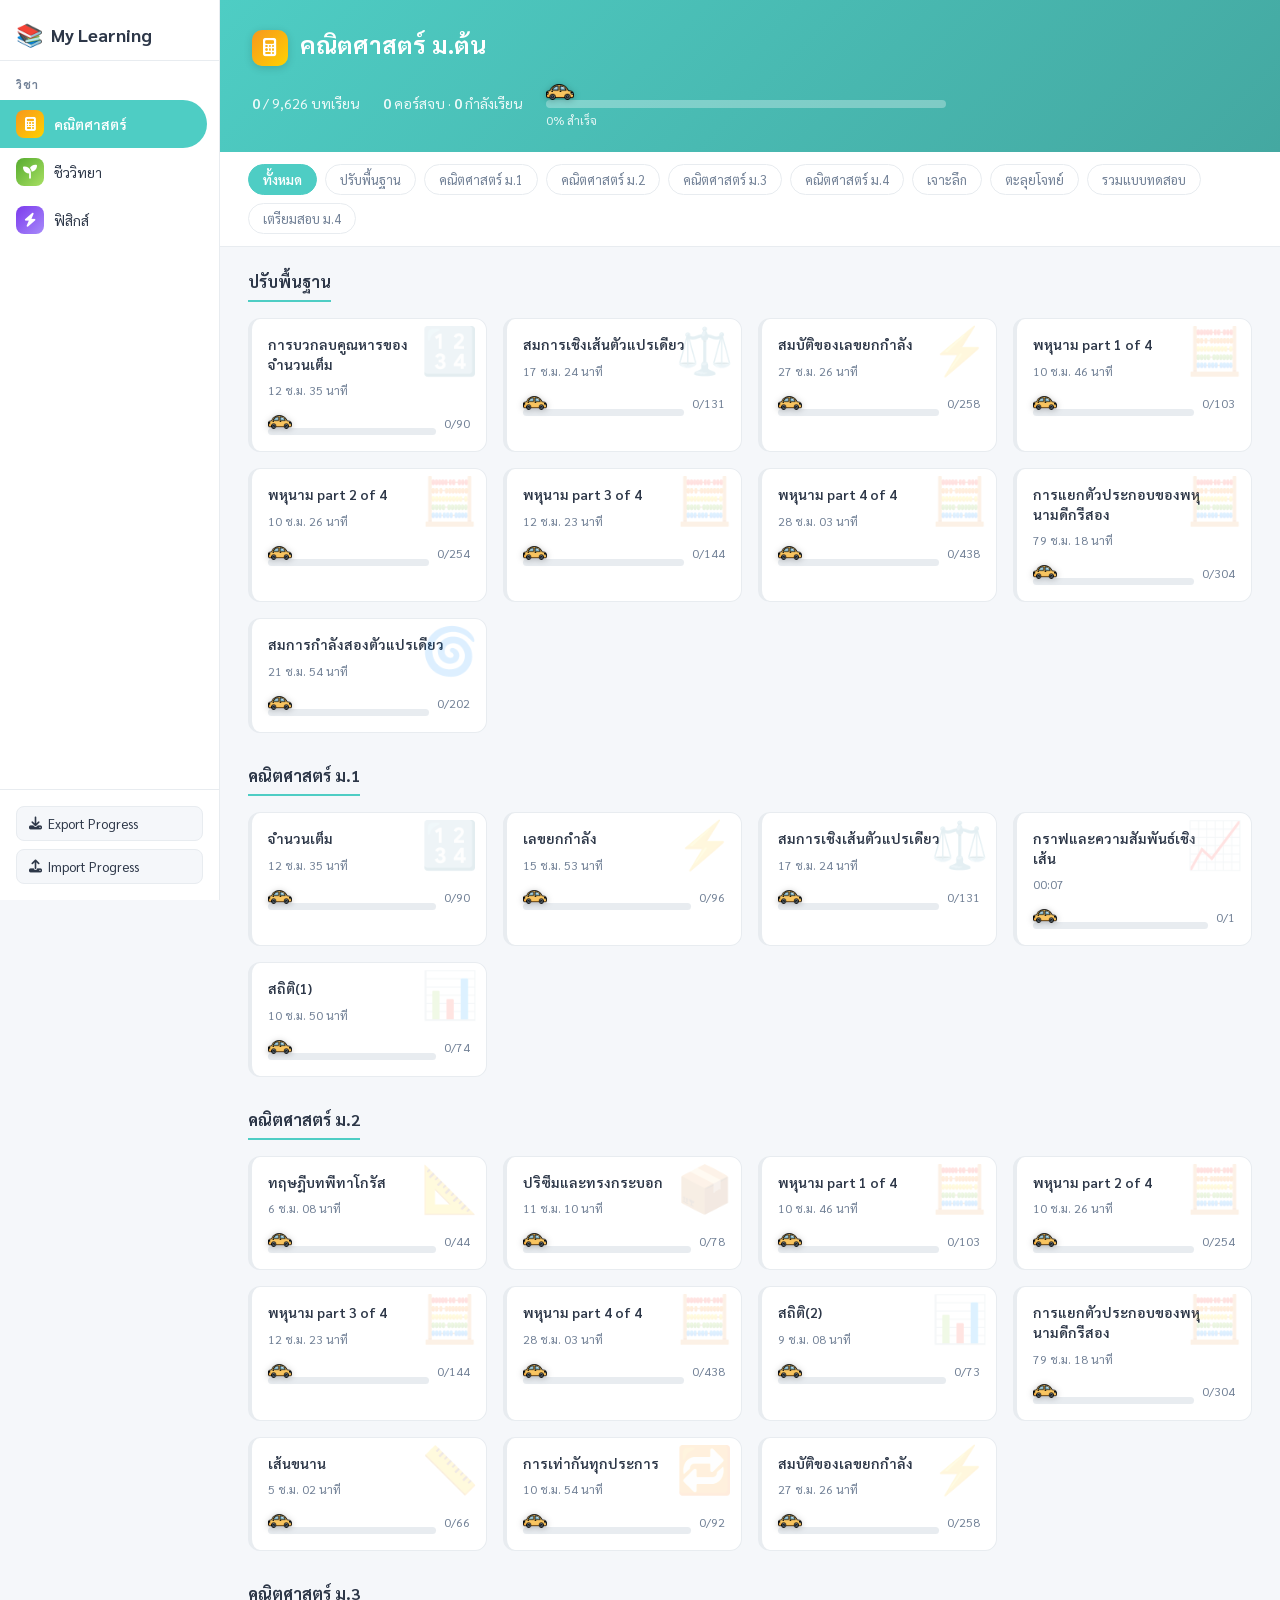
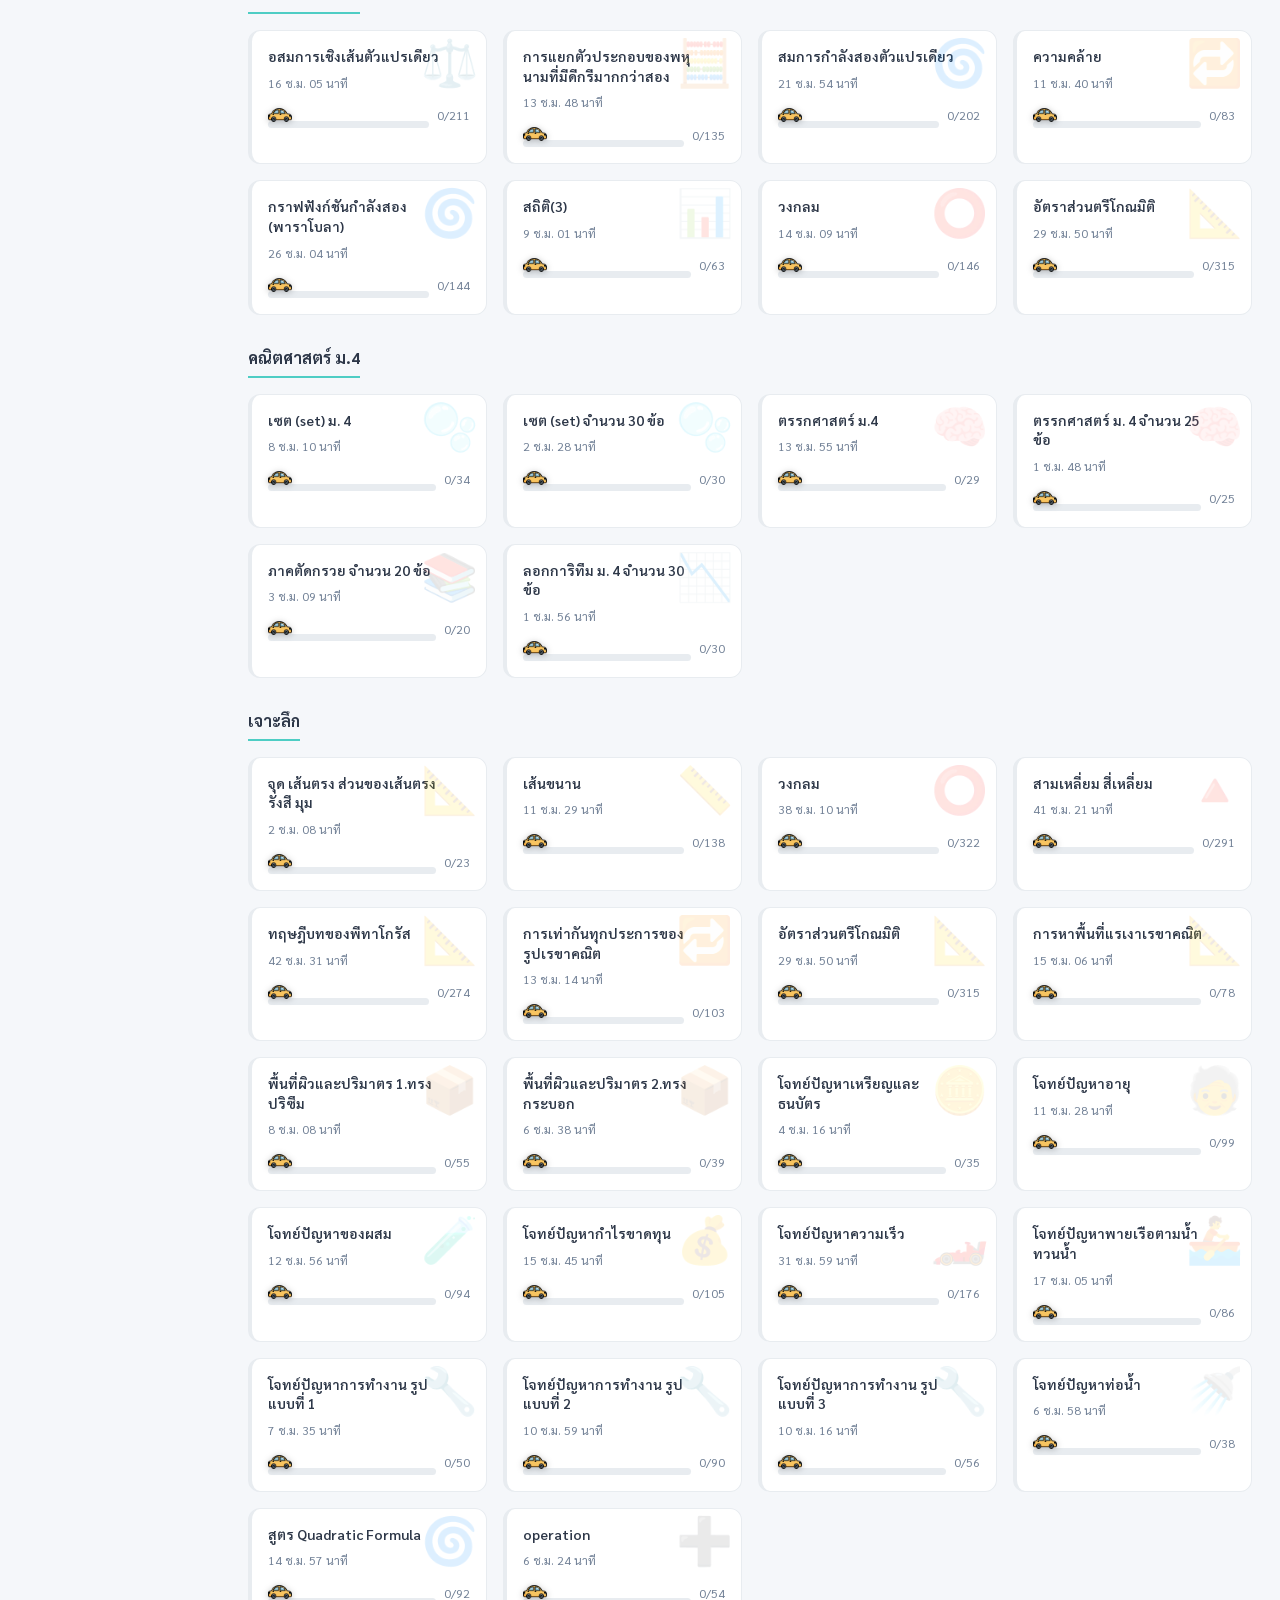
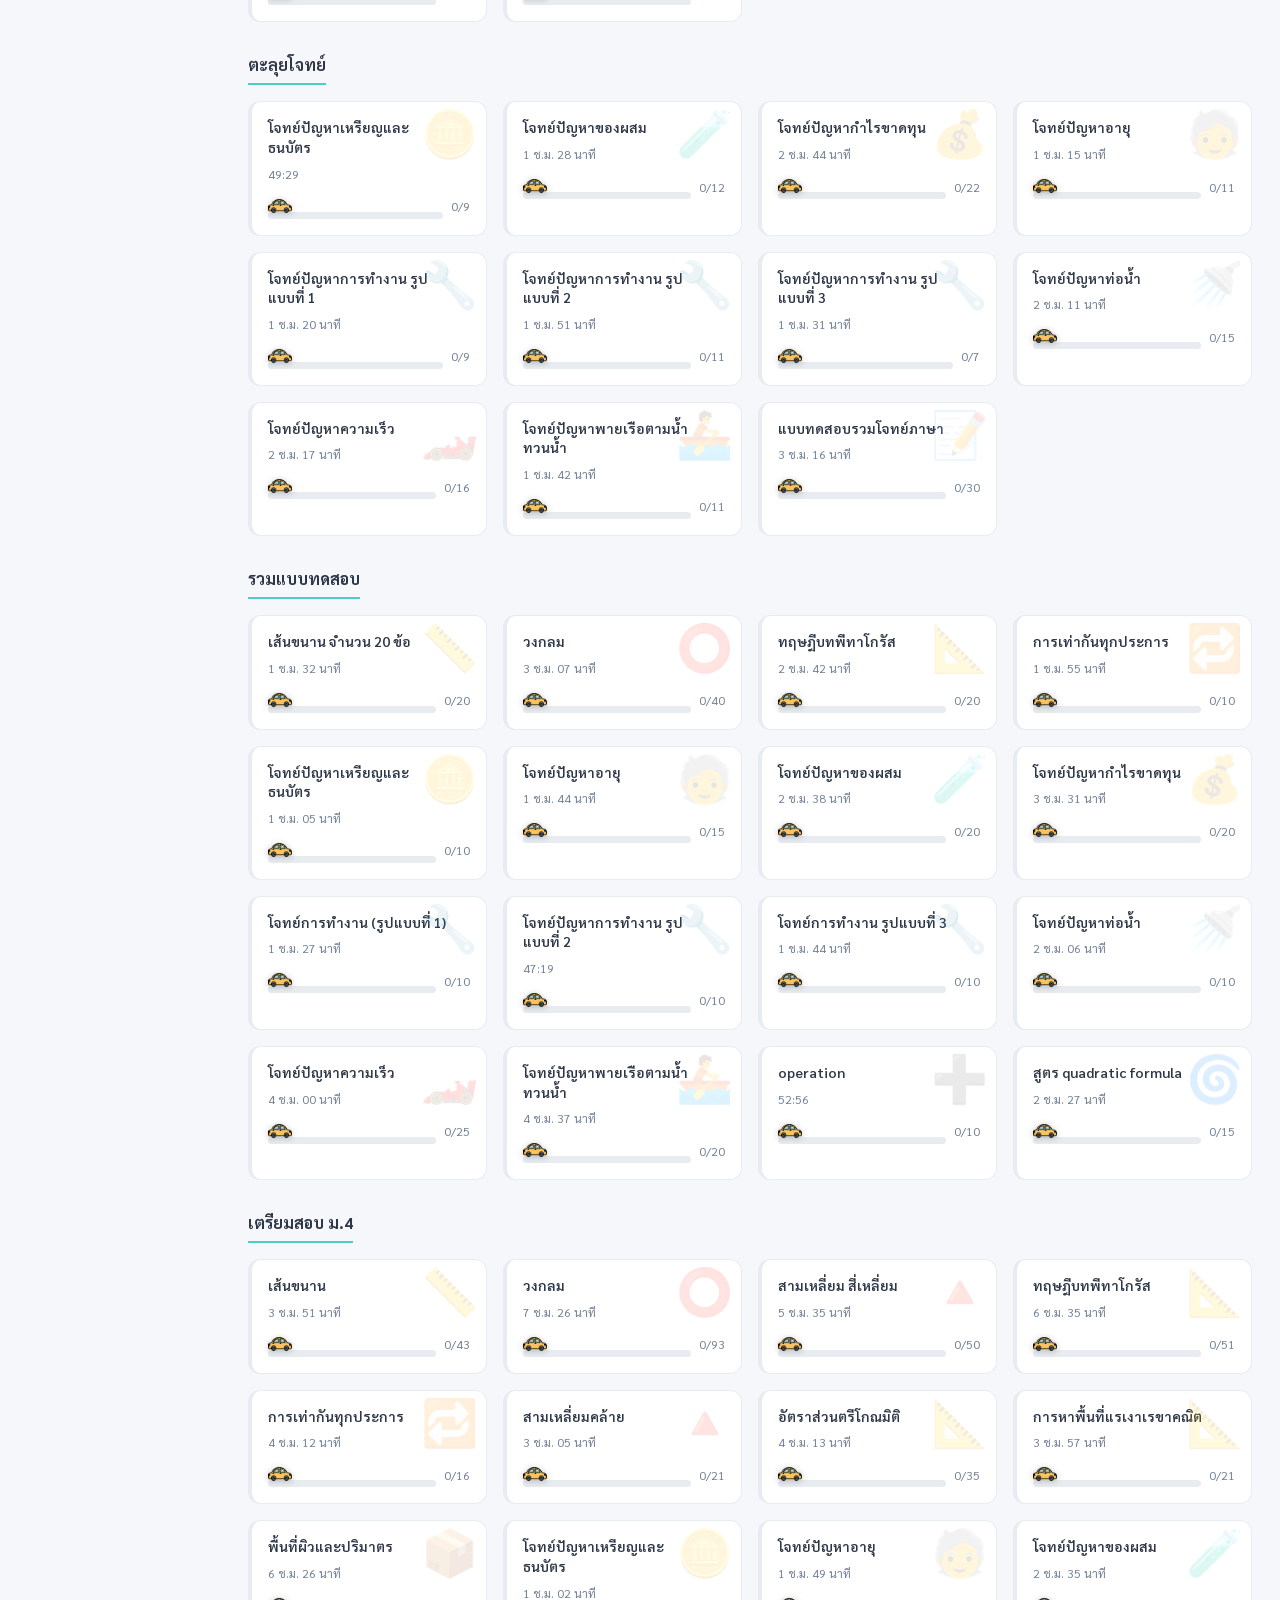
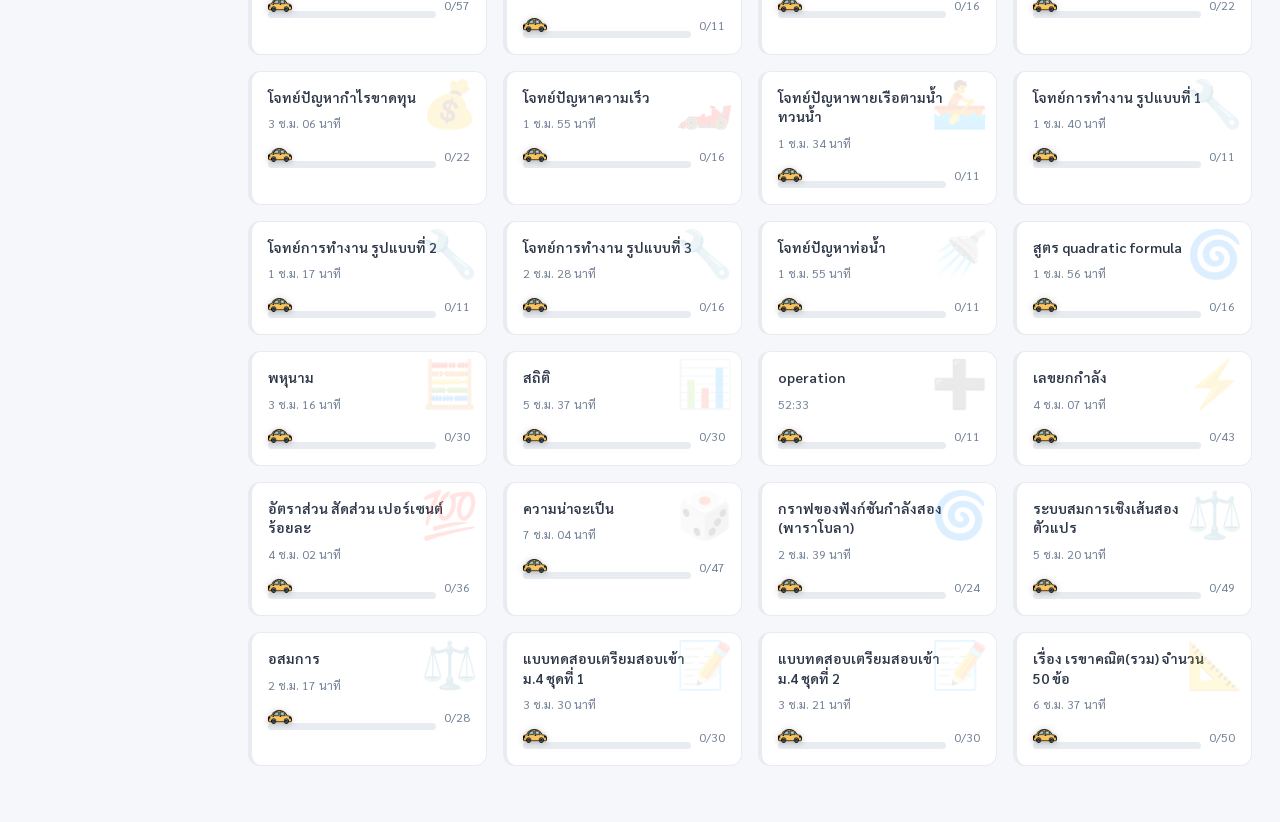
==== index.html @ 60578f53 "Initial commit: My Learning Dashboard with biology Drive integration" ====
<!DOCTYPE html>
<html lang="th">
<head>
  <meta charset="UTF-8">
  <meta name="viewport" content="width=device-width, initial-scale=1">
  <title>My Learning Dashboard</title>
  <link rel="preconnect" href="https://fonts.googleapis.com">
  <link href="https://fonts.googleapis.com/css2?family=Sarabun:wght@400;600;700&display=swap" rel="stylesheet">
  <link rel="stylesheet" href="https://cdnjs.cloudflare.com/ajax/libs/font-awesome/6.4.0/css/all.min.css">
  <link rel="stylesheet" href="assets/css/style.css">
</head>
<body>

<div class="app-layout">
  <!-- Sidebar -->
  <aside class="sidebar">
    <div class="sidebar-logo">
      <span>📚</span> My Learning
    </div>

    <div class="sidebar-section">
      <div class="sidebar-label">วิชา</div>
      <a href="#" class="subject-tab active" data-subject="math">
        <span class="icon"><span class="subj-badge math-badge"><i class="fas fa-calculator"></i></span></span>
        <span class="name">คณิตศาสตร์</span>
      </a>
      <a href="#" class="subject-tab bio" data-subject="biology">
        <span class="icon"><span class="subj-badge bio-badge"><i class="fas fa-seedling"></i></span></span>
        <span class="name">ชีววิทยา</span>
      </a>
      <a href="#" class="subject-tab physics" data-subject="physics">
        <span class="icon"><span class="subj-badge physics-badge"><i class="fas fa-bolt"></i></span></span>
        <span class="name">ฟิสิกส์</span>
      </a>
    </div>

    <div class="sidebar-actions">
      <button class="btn-sidebar" id="btn-export">
        <i class="fas fa-download"></i> Export Progress
      </button>
      <button class="btn-sidebar" id="btn-import">
        <i class="fas fa-upload"></i> Import Progress
      </button>
      <input type="file" id="import-input" accept=".json" style="display:none">
    </div>
  </aside>

  <!-- Main -->
  <div class="main-content">
    <div id="subject-header" class="subject-header">
      <h1>📐 คณิตศาสตร์ ม.ต้น</h1>
      <div class="header-stats">
        <div class="stat-item">กำลังโหลด...</div>
      </div>
    </div>

    <div id="section-filter" class="section-filter"></div>

    <div id="courses-area" class="courses-area">
      <div style="padding:40px;text-align:center"><div class="spinner"></div></div>
    </div>
  </div>
</div>

<div class="toast-container" id="toast-container"></div>

<script src="assets/js/storage.js"></script>
<script src="assets/js/index.js"></script>
</body>
</html>
---- assets/css/style.css ----
/* ===== Variables ===== */
:root {
  --bg: #f5f7fa;
  --sidebar-bg: #ffffff;
  --card-bg: #ffffff;
  --border: #e8ecf0;
  --text: #2d3748;
  --text-muted: #718096;
  --accent-math: #4ECDC4;
  --accent-bio: #95D5B2;
  --accent-physics: #A78BFA;
  --progress-bg: #e8ecf0;
  --shadow: 0 2px 8px rgba(0,0,0,0.08);
  --shadow-hover: 0 4px 16px rgba(0,0,0,0.12);
  --radius: 12px;
  --radius-sm: 8px;
  --sidebar-w: 220px;
  --done-color: #48BB78;
  --in-progress-color: #4299E1;
}

/* ===== Reset ===== */
* { box-sizing: border-box; margin: 0; padding: 0; }

body {
  font-family: 'Sarabun', sans-serif;
  background: var(--bg);
  color: var(--text);
  font-size: 15px;
  min-height: 100vh;
}

/* ===== Layout ===== */
.app-layout {
  display: flex;
  min-height: 100vh;
}

/* ===== Sidebar ===== */
.sidebar {
  width: var(--sidebar-w);
  background: var(--sidebar-bg);
  border-right: 1px solid var(--border);
  display: flex;
  flex-direction: column;
  position: fixed;
  top: 0; left: 0; bottom: 0;
  overflow-y: auto;
  z-index: 100;
}

.sidebar-logo {
  padding: 20px 16px 12px;
  font-size: 18px;
  font-weight: 700;
  color: var(--text);
  border-bottom: 1px solid var(--border);
  display: flex;
  align-items: center;
  gap: 8px;
}

.sidebar-logo span { font-size: 22px; }

.sidebar-section {
  padding: 12px 0 4px;
}

.sidebar-label {
  font-size: 11px;
  font-weight: 700;
  text-transform: uppercase;
  letter-spacing: 0.08em;
  color: var(--text-muted);
  padding: 4px 16px 8px;
}

.subject-tab {
  display: flex;
  align-items: center;
  gap: 10px;
  padding: 10px 16px;
  cursor: pointer;
  border-radius: 0 24px 24px 0;
  margin-right: 12px;
  transition: background 0.15s, color 0.15s;
  text-decoration: none;
  color: var(--text);
}

.subject-tab:hover { background: var(--bg); }
.subject-tab.active {
  background: var(--accent-math);
  color: #fff;
  font-weight: 600;
}
.subject-tab.active.bio     { background: var(--accent-bio);     color: var(--text); }
.subject-tab.active.physics { background: var(--accent-physics);  color: #fff; }

.subject-tab .icon { font-size: 18px; line-height: 1; display: flex; }
.subject-tab .name { font-size: 14px; }

.subj-badge {
  display: inline-flex;
  align-items: center;
  justify-content: center;
  width: 28px;
  height: 28px;
  border-radius: 8px;
  font-size: 14px;
  color: #fff;
  flex-shrink: 0;
}

.math-badge    { background: linear-gradient(135deg, #f7971e, #ffd200); color: #fff; }
.bio-badge     { background: linear-gradient(135deg, #56ab2f, #a8e063); color: #fff; }
.physics-badge { background: linear-gradient(135deg, #7C3AED, #A78BFA); color: #fff; }

.subj-badge.hdr {
  width: 36px;
  height: 36px;
  border-radius: 10px;
  font-size: 18px;
  vertical-align: middle;
  margin-right: 6px;
  box-shadow: 0 2px 8px rgba(0,0,0,0.15);
}

.sidebar-actions {
  margin-top: auto;
  padding: 16px;
  border-top: 1px solid var(--border);
  display: flex;
  flex-direction: column;
  gap: 8px;
}

.btn-sidebar {
  width: 100%;
  padding: 8px 12px;
  border: 1px solid var(--border);
  border-radius: var(--radius-sm);
  background: var(--bg);
  color: var(--text);
  font-family: 'Sarabun', sans-serif;
  font-size: 13px;
  cursor: pointer;
  transition: background 0.15s;
  display: flex;
  align-items: center;
  gap: 6px;
}

.btn-sidebar:hover { background: var(--border); }

/* ===== Main Content ===== */
.main-content {
  margin-left: var(--sidebar-w);
  flex: 1;
  display: flex;
  flex-direction: column;
  min-height: 100vh;
}

/* ===== Header Banner ===== */
.subject-header {
  background: linear-gradient(135deg, #4ECDC4 0%, #44A8A1 100%);
  color: #fff;
  padding: 28px 32px 24px;
}

.subject-header.bio {
  background: linear-gradient(135deg, #95D5B2 0%, #74C69D 100%);
  color: var(--text);
}

.subject-header.physics {
  background: linear-gradient(135deg, #7C3AED 0%, #A78BFA 100%);
  color: #fff;
}

.subject-header h1 {
  font-size: 24px;
  font-weight: 700;
  margin-bottom: 12px;
}

.header-stats {
  display: flex;
  align-items: center;
  gap: 24px;
  flex-wrap: wrap;
}

.stat-item {
  font-size: 14px;
  opacity: 0.9;
}

.stat-item strong { font-weight: 700; }

.header-progress {
  flex: 1;
  min-width: 200px;
  max-width: 400px;
}

.progress-bar-wrap {
  position: relative;
  padding-top: 22px;
  margin-bottom: 4px;
}

.header-car {
  font-size: 17px;
  filter: drop-shadow(0 1px 3px rgba(0,0,0,0.3));
}

.header-progress .progress-bar-track {
  height: 8px;
  background: rgba(255,255,255,0.3);
  border-radius: 4px;
  overflow: hidden;
}

.header-progress .progress-bar-fill {
  height: 100%;
  background: linear-gradient(90deg, rgba(255,255,255,0.6), #fff);
  border-radius: 4px;
  transition: width 0.4s ease;
}

.header-progress .progress-label {
  font-size: 12px;
  opacity: 0.85;
}

/* ===== Section Filter ===== */
.section-filter {
  background: var(--card-bg);
  border-bottom: 1px solid var(--border);
  padding: 12px 28px;
  display: flex;
  gap: 8px;
  flex-wrap: wrap;
  align-items: center;
}

.filter-btn {
  padding: 6px 14px;
  border: 1px solid var(--border);
  border-radius: 20px;
  background: transparent;
  color: var(--text-muted);
  font-family: 'Sarabun', sans-serif;
  font-size: 13px;
  cursor: pointer;
  transition: all 0.15s;
  white-space: nowrap;
}

.filter-btn:hover { border-color: var(--accent-math); color: var(--accent-math); }
.filter-btn.active {
  background: var(--accent-math);
  border-color: var(--accent-math);
  color: #fff;
  font-weight: 600;
}

.section-filter.bio .filter-btn:hover { border-color: var(--accent-bio); color: #2d8a5e; }
.section-filter.bio .filter-btn.active {
  background: var(--accent-bio);
  border-color: var(--accent-bio);
  color: var(--text);
}

.section-filter.physics .filter-btn:hover { border-color: var(--accent-physics); color: #7C3AED; }
.section-filter.physics .filter-btn.active {
  background: var(--accent-physics);
  border-color: var(--accent-physics);
  color: #fff;
}

/* ===== Course Grid ===== */
.courses-area {
  padding: 24px 28px;
  flex: 1;
}

.section-group { margin-bottom: 32px; }

.section-group-title {
  font-size: 16px;
  font-weight: 700;
  color: var(--text);
  margin-bottom: 16px;
  padding-bottom: 8px;
  border-bottom: 2px solid var(--accent-math);
  display: inline-block;
}

.section-group-title.bio     { border-bottom-color: var(--accent-bio); }
.section-group-title.physics { border-bottom-color: var(--accent-physics); }

.course-grid {
  display: grid;
  grid-template-columns: repeat(auto-fill, minmax(220px, 1fr));
  gap: 16px;
}

/* ===== Course Card ===== */
.course-card {
  background: var(--card-bg);
  border: 1px solid var(--border);
  border-radius: var(--radius);
  padding: 16px;
  cursor: pointer;
  transition: box-shadow 0.15s, transform 0.15s;
  text-decoration: none;
  color: inherit;
  display: block;
  position: relative;
}

.course-card:hover {
  box-shadow: var(--shadow-hover);
  transform: translateY(-2px);
}

.course-card.status-done { border-left: 4px solid var(--done-color); }
.course-card.status-in-progress { border-left: 4px solid var(--in-progress-color); }
.course-card.status-not-started { border-left: 4px solid var(--border); }

.card-icon {
  position: absolute;
  top: 6px;
  right: 8px;
  font-size: 46px;
  line-height: 1;
  opacity: 0.13;
  pointer-events: none;
  user-select: none;
  filter: saturate(1.4);
}

.card-status-badge {
  position: absolute;
  top: 12px; right: 12px;
  font-size: 16px;
  z-index: 1;
}

.card-title {
  font-size: 14px;
  font-weight: 600;
  margin-bottom: 8px;
  line-height: 1.4;
  padding-right: 24px;
}

.card-duration {
  font-size: 12px;
  color: var(--text-muted);
  margin-bottom: 12px;
}

.card-progress-row {
  display: flex;
  align-items: center;
  gap: 8px;
  font-size: 12px;
  color: var(--text-muted);
}

.card-progress-wrap {
  flex: 1;
  position: relative;
  padding-top: 18px;
}

.card-progress-track {
  height: 7px;
  background: var(--progress-bg);
  border-radius: 4px;
  overflow: hidden;
}

.card-progress-fill {
  height: 100%;
  border-radius: 4px;
  background: linear-gradient(90deg, #a8edea, var(--accent-math));
  transition: width 0.3s;
}

.card-progress-fill.done {
  background: linear-gradient(90deg, #b7f7c9, var(--done-color));
}

.card-progress-fill.in-progress {
  background: linear-gradient(90deg, #b8d4f5, var(--in-progress-color));
}

.progress-car {
  position: absolute;
  top: 0;
  width: 24px;
  height: auto;
  transform: translateX(-50%);
  pointer-events: none;
  filter: drop-shadow(0 1px 3px rgba(0,0,0,0.25));
  transition: left 0.4s ease;
}

.header-car {
  width: 28px;
}

/* ===== Placeholder (empty subject) ===== */
.placeholder-area {
  text-align: center;
  padding: 80px 32px;
  color: var(--text-muted);
}

.placeholder-area .icon { font-size: 64px; margin-bottom: 16px; }
.placeholder-area h2 { font-size: 20px; margin-bottom: 8px; color: var(--text); }
.placeholder-area p { font-size: 14px; }

/* ===== Course Page ===== */
.course-layout {
  display: flex;
  height: 100vh;
  overflow: hidden;
  flex-direction: column;
}

.course-topbar {
  background: var(--card-bg);
  border-bottom: 1px solid var(--border);
  padding: 12px 24px;
  display: flex;
  align-items: center;
  gap: 16px;
  position: sticky;
  top: 0;
  z-index: 50;
}

.btn-back {
  display: flex;
  align-items: center;
  gap: 6px;
  color: var(--text-muted);
  text-decoration: none;
  font-size: 14px;
  padding: 6px 12px;
  border: 1px solid var(--border);
  border-radius: var(--radius-sm);
  transition: all 0.15s;
}

.btn-back:hover { background: var(--bg); color: var(--text); }

.topbar-title {
  flex: 1;
  font-size: 17px;
  font-weight: 700;
  white-space: nowrap;
  overflow: hidden;
  text-overflow: ellipsis;
}

.topbar-progress {
  display: flex;
  align-items: center;
  gap: 8px;
  font-size: 13px;
  color: var(--text-muted);
  min-width: 120px;
}

.topbar-progress-track {
  width: 80px;
  height: 6px;
  background: var(--progress-bg);
  border-radius: 3px;
  overflow: hidden;
}

.topbar-progress-fill {
  height: 100%;
  background: var(--accent-math);
  border-radius: 3px;
  transition: width 0.3s;
}

/* ===== Course Body ===== */
.course-body {
  display: flex;
  flex: 1;
  min-height: 0;
}

.video-panel {
  flex: 1;
  padding: 0;
  min-width: 0;
  display: flex;
  flex-direction: column;
}

.video-wrapper {
  background: #000;
  overflow: hidden;
  aspect-ratio: 16/9;
  width: 100%;
  position: relative;
  flex-shrink: 0;
}

.video-wrapper video {
  width: 100%;
  height: 100%;
}

/* Drive iframe player */
.drive-iframe {
  position: absolute;
  top: 0; left: 0;
  width: 100%; height: 100%;
  border: none;
}

/* Drive connect screen */
.drive-connect-screen { flex-direction: column; gap: 12px; padding: 32px; text-align: center; }
.drive-connect-screen h3 { margin: 0; font-size: 18px; }
.drive-connect-screen p { margin: 0; font-size: 14px; opacity: 0.7; max-width: 320px; }
.btn-drive-connect {
  display: inline-flex; align-items: center;
  background: #fff; color: #333;
  border: 1px solid var(--border); border-radius: 8px;
  padding: 10px 20px; font-size: 14px; font-family: 'Sarabun', sans-serif;
  cursor: pointer; margin-top: 8px;
  box-shadow: 0 1px 4px rgba(0,0,0,0.12);
  transition: box-shadow 0.15s;
}
.btn-drive-connect:hover { box-shadow: 0 2px 8px rgba(0,0,0,0.2); }

.video-placeholder {
  width: 100%;
  height: 100%;
  display: flex;
  flex-direction: column;
  align-items: center;
  justify-content: center;
  background: #1a1a2e;
  color: #fff;
  gap: 16px;
}

.video-placeholder .icon { font-size: 48px; }
.video-placeholder p { font-size: 14px; opacity: 0.7; }
.video-placeholder .btn-open-original {
  padding: 10px 20px;
  background: var(--accent-math);
  color: #fff;
  border: none;
  border-radius: var(--radius-sm);
  font-family: 'Sarabun', sans-serif;
  font-size: 14px;
  cursor: pointer;
  text-decoration: none;
  display: inline-flex;
  align-items: center;
  gap: 6px;
}

.video-controls-bar {
  display: flex;
  align-items: center;
  justify-content: space-between;
  padding: 10px 16px;
  gap: 12px;
  background: var(--card-bg);
  border-top: 1px solid var(--border);
}

.lesson-nav {
  display: flex;
  gap: 8px;
}

.btn-nav {
  padding: 8px 16px;
  border: 1px solid var(--border);
  border-radius: var(--radius-sm);
  background: var(--card-bg);
  font-family: 'Sarabun', sans-serif;
  font-size: 13px;
  cursor: pointer;
  transition: all 0.15s;
  display: flex;
  align-items: center;
  gap: 6px;
}

.btn-nav:hover:not(:disabled) { background: var(--bg); border-color: var(--accent-math); }
.btn-nav:disabled { opacity: 0.4; cursor: default; }

.lesson-counter { font-size: 13px; color: var(--text-muted); }

.btn-mark-watched {
  padding: 8px 16px;
  border: none;
  border-radius: var(--radius-sm);
  background: var(--accent-math);
  color: #fff;
  font-family: 'Sarabun', sans-serif;
  font-size: 13px;
  cursor: pointer;
  transition: background 0.15s;
  display: flex;
  align-items: center;
  gap: 6px;
}

.btn-mark-watched.watched { background: var(--done-color); }
.btn-mark-watched:hover { filter: brightness(0.92); }

/* ===== Lesson List Panel ===== */
.lesson-panel {
  width: 320px;
  min-width: 280px;
  border-left: 1px solid var(--border);
  display: flex;
  flex-direction: column;
  overflow: hidden;
}

.lesson-panel-header {
  padding: 12px 16px 0;
  border-bottom: 1px solid var(--border);
  flex-shrink: 0;
}

.lesson-panel-title-row {
  font-weight: 700;
  font-size: 15px;
  display: flex;
  justify-content: space-between;
  align-items: center;
  margin-bottom: 10px;
}

.lesson-filter-tabs {
  display: flex;
  gap: 4px;
  margin-bottom: 10px;
}

.lesson-filter-btn {
  font-size: 12px;
  font-family: 'Sarabun', sans-serif;
  padding: 4px 12px;
  border-radius: 20px;
  border: 1px solid var(--border);
  background: none;
  color: var(--text-secondary);
  cursor: pointer;
  transition: all 0.15s;
}

.lesson-filter-btn.active {
  background: var(--accent-math);
  border-color: var(--accent-math);
  color: #fff;
}

.btn-mark-all {
  font-size: 12px;
  color: var(--accent-math);
  background: none;
  border: 1px solid var(--accent-math);
  border-radius: 12px;
  padding: 4px 10px;
  cursor: pointer;
  font-family: 'Sarabun', sans-serif;
  transition: all 0.15s;
}

.btn-mark-all:hover { background: var(--accent-math); color: #fff; }

.lesson-list {
  flex: 1;
  overflow-y: auto;
}

.lesson-item {
  display: flex;
  align-items: center;
  gap: 10px;
  padding: 10px 16px;
  border-bottom: 1px solid var(--border);
  cursor: pointer;
  transition: background 0.1s;
}

.lesson-item:hover { background: var(--bg); }
.lesson-item.active { background: rgba(78,205,196,0.08); }
.lesson-item.active .lesson-item-title { color: var(--accent-math); font-weight: 600; }

.lesson-item input[type="checkbox"] {
  width: 16px;
  height: 16px;
  cursor: pointer;
  accent-color: var(--done-color);
  flex-shrink: 0;
}

.lesson-item-info { flex: 1; min-width: 0; }

.lesson-item-title {
  font-size: 13px;
  white-space: nowrap;
  overflow: hidden;
  text-overflow: ellipsis;
  margin-bottom: 2px;
}

.lesson-item-dur {
  font-size: 11px;
  color: var(--text-muted);
}

.lesson-item-num {
  font-size: 11px;
  color: var(--text-muted);
  min-width: 28px;
  text-align: right;
}

/* ===== Video.js custom overrides ===== */
.video-js { width: 100% !important; height: 100% !important; }

/* ===== Video.js sizing — ไม่ใช้ fluid mode, ให้ CSS จัดการ ===== */
/* ยกเลิก padding-top ของ vjs-fluid ที่ทำให้ player สูงเกิน wrapper แล้วถูก clip */
.video-js.vjs-fluid,
.video-js.vjs-16-9,
.video-js.vjs-4-3 { padding-top: 0 !important; }

.video-js { width: 100% !important; height: 100% !important; position: absolute !important; top: 0; left: 0; }

/* ป้องกันวีดีโอถูก crop */
.video-js .vjs-tech { object-fit: contain !important; }

.video-js .vjs-control-bar {
  background: rgba(0,0,0,0.75);
  height: 44px;
  padding: 0 8px;
  align-items: center;
  font-family: 'Sarabun', sans-serif;
}
.video-js .vjs-button > .vjs-icon-placeholder::before { font-size: 1.6em; line-height: 42px; }
.video-js .vjs-time-control { line-height: 42px; font-size: 13px; padding: 0 4px; min-width: auto; }
.video-js .vjs-remaining-time { display: flex; }
.video-js .vjs-playback-rate .vjs-playback-rate-value { font-size: 13px; line-height: 42px; }
.video-js .vjs-volume-panel.vjs-volume-panel-horizontal { width: auto; }
.video-js .vjs-volume-bar { margin: 0 5px; }
.video-js .vjs-skip-backward-10 .vjs-icon-placeholder::before,
.video-js .vjs-skip-forward-10 .vjs-icon-placeholder::before { font-size: 1.4em; }
.video-js .vjs-progress-control { flex: 1; }
.video-js .vjs-play-progress { background: var(--accent-math); }
.video-js .vjs-load-progress { background: rgba(255,255,255,0.3); }

/* ===== Loading spinner ===== */
.spinner {
  display: inline-block;
  width: 20px; height: 20px;
  border: 3px solid var(--border);
  border-top-color: var(--accent-math);
  border-radius: 50%;
  animation: spin 0.8s linear infinite;
}

@keyframes spin { to { transform: rotate(360deg); } }

/* ===== Toast ===== */
.toast-container {
  position: fixed;
  bottom: 24px;
  left: 50%;
  transform: translateX(-50%);
  z-index: 9999;
  display: flex;
  flex-direction: column;
  align-items: center;
  gap: 8px;
  pointer-events: none;
}

.toast {
  background: #2d3748;
  color: #fff;
  padding: 10px 20px;
  border-radius: 24px;
  font-size: 14px;
  animation: toast-in 0.3s ease, toast-out 0.3s ease 2.2s forwards;
  pointer-events: none;
}

@keyframes toast-in { from { opacity: 0; transform: translateY(8px); } to { opacity: 1; transform: translateY(0); } }
@keyframes toast-out { to { opacity: 0; transform: translateY(8px); } }

/* ===== Responsive ===== */
@media (max-width: 900px) {
  .sidebar { display: none; }
  .main-content { margin-left: 0; }
  .lesson-panel { width: 260px; min-width: 240px; }
}

@media (max-width: 640px) {
  .course-body { flex-direction: column; }
  .lesson-panel { width: 100%; border-left: none; border-top: 1px solid var(--border); max-height: 40vh; }
  .subject-header { padding: 20px 16px; }
  .courses-area { padding: 16px; }
  .video-panel { padding: 16px; }
}
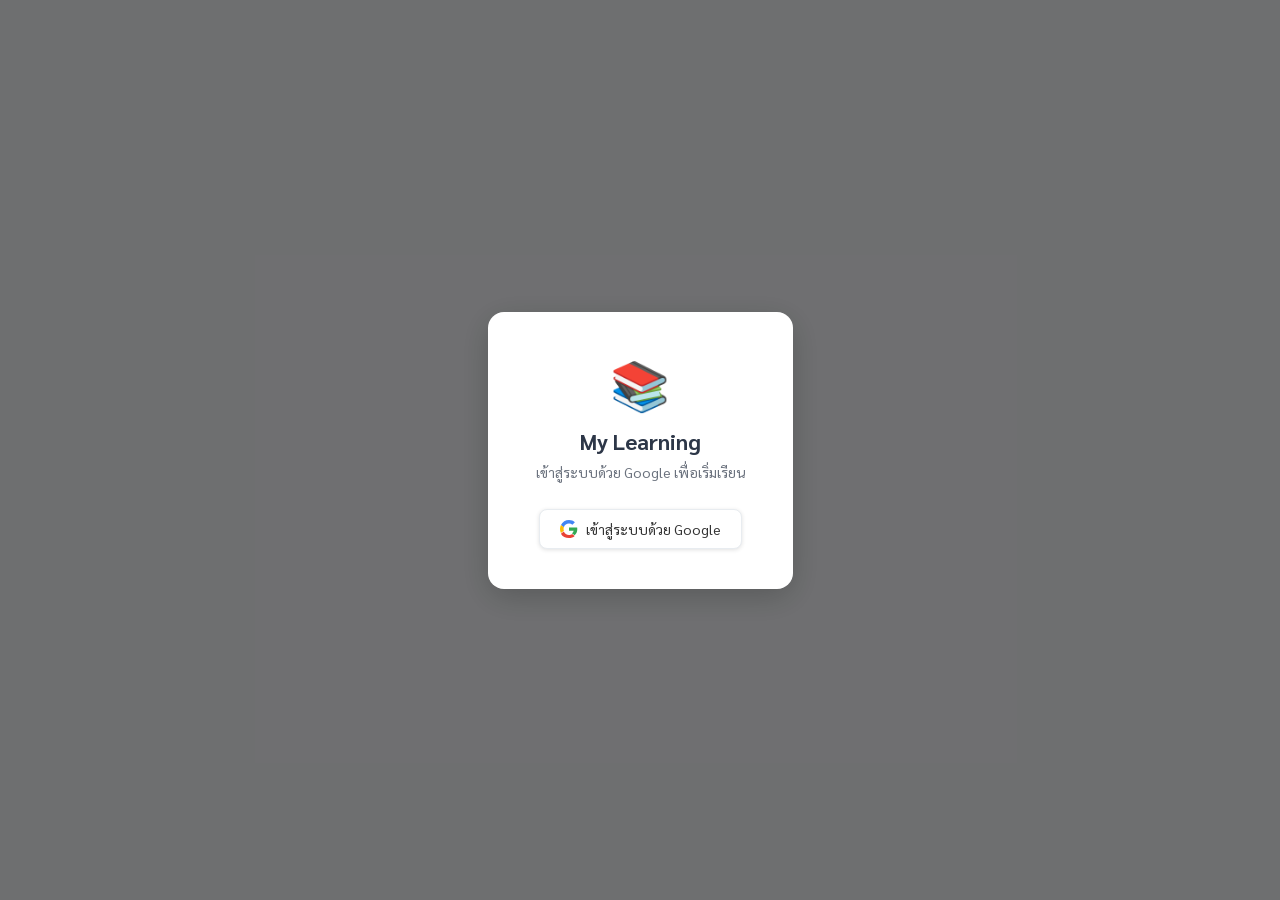
==== commit 50b7ed19: "Add mandatory Google login, user avatar/logout; remove export/import buttons - Login overlay blocks " ====
--- a/index.html
+++ b/index.html
@@ -9,7 +9,20 @@
   <link rel="stylesheet" href="https://cdnjs.cloudflare.com/ajax/libs/font-awesome/6.4.0/css/all.min.css">
   <link rel="stylesheet" href="assets/css/style.css">
 </head>
-<body>
+<body class="auth-pending">
+
+<!-- Login overlay -->
+<div class="login-overlay" id="login-overlay">
+  <div class="login-card">
+    <div style="font-size:48px;margin-bottom:12px">📚</div>
+    <h2>My Learning</h2>
+    <p>เข้าสู่ระบบด้วย Google เพื่อเริ่มเรียน</p>
+    <button class="btn-drive-connect" id="btn-login">
+      <svg width="18" height="18" viewBox="0 0 48 48" style="vertical-align:middle;margin-right:8px"><path fill="#4285F4" d="M24 9.5c3.5 0 6.6 1.2 9 3.2l6.7-6.7C35.8 2.3 30.2 0 24 0 14.7 0 6.6 5.3 2.5 13.1l7.8 6C12.2 13 17.7 9.5 24 9.5z"/><path fill="#34A853" d="M46.1 24.5c0-1.6-.1-3.1-.4-4.5H24v8.5h12.4c-.5 2.8-2.1 5.1-4.5 6.7l7 5.4C43.5 36.7 46.1 31 46.1 24.5z"/><path fill="#FBBC05" d="M10.3 28.6A14.5 14.5 0 0 1 9.5 24c0-1.6.3-3.2.8-4.6l-7.8-6A23.9 23.9 0 0 0 0 24c0 3.9.9 7.5 2.5 10.7l7.8-6.1z"/><path fill="#EA4335" d="M24 48c6.2 0 11.4-2 15.2-5.5l-7-5.4C30.2 38.9 27.3 40 24 40c-6.3 0-11.6-3.8-13.7-9.4l-7.8 6C6.6 44.5 14.7 48 24 48z"/></svg>
+      เข้าสู่ระบบด้วย Google
+    </button>
+  </div>
+</div>
 
 <div class="app-layout">
   <!-- Sidebar -->
@@ -34,14 +47,15 @@
       </a>
     </div>
 
-    <div class="sidebar-actions">
-      <button class="btn-sidebar" id="btn-export">
-        <i class="fas fa-download"></i> Export Progress
+    <div class="sidebar-user" id="sidebar-user" style="display:none">
+      <img class="user-avatar" id="user-avatar" src="" alt="">
+      <div class="user-info">
+        <div class="user-name" id="user-name"></div>
+        <div class="user-email" id="user-email"></div>
+      </div>
+      <button class="btn-logout" id="btn-logout" title="ออกจากระบบ">
+        <i class="fas fa-sign-out-alt"></i>
       </button>
-      <button class="btn-sidebar" id="btn-import">
-        <i class="fas fa-upload"></i> Import Progress
-      </button>
-      <input type="file" id="import-input" accept=".json" style="display:none">
     </div>
   </aside>
 
@@ -64,7 +78,8 @@
 
 <div class="toast-container" id="toast-container"></div>
 
+<script src="https://accounts.google.com/gsi/client" async></script>
 <script src="assets/js/storage.js"></script>
-<script src="assets/js/index.js"></script>
+<script type="module" src="assets/js/index.js"></script>
 </body>
 </html>
--- a/assets/css/style.css
+++ b/assets/css/style.css
@@ -518,6 +518,12 @@
   flex-shrink: 0;
 }
 
+.video-wrapper.drive-mode {
+  aspect-ratio: unset;
+  flex: 1;
+  min-height: 0;
+}
+
 .video-wrapper video {
   width: 100%;
   height: 100%;
@@ -530,6 +536,18 @@
   width: 100%; height: 100%;
   border: none;
 }
+
+/* Drive folder picker */
+.drive-folder-item { cursor: pointer; gap: 10px; }
+.drive-folder-item:hover { background: var(--hover-bg, rgba(0,0,0,0.05)); }
+
+.drive-back-btn {
+  background: none; border: none; cursor: pointer;
+  color: var(--accent, #06b6d4); font-size: 13px; font-weight: 600;
+  padding: 4px 0 8px; text-align: left;
+  display: flex; align-items: center; gap: 4px;
+}
+.drive-back-btn:hover { opacity: 0.7; }
 
 /* Drive connect screen */
 .drive-connect-screen { flex-direction: column; gap: 12px; padding: 32px; text-align: center; }
@@ -546,6 +564,35 @@
 }
 .btn-drive-connect:hover { box-shadow: 0 2px 8px rgba(0,0,0,0.2); }
 
+/* Login overlay */
+body.auth-pending .app-layout { display: none; }
+.login-overlay {
+  display: none; position: fixed; inset: 0; z-index: 1000;
+  background: rgba(0,0,0,0.55); align-items: center; justify-content: center;
+}
+.login-card {
+  background: var(--card-bg); border-radius: 16px; padding: 40px 48px;
+  text-align: center; max-width: 340px; box-shadow: 0 8px 32px rgba(0,0,0,0.2);
+}
+.login-card h2 { margin: 0 0 8px; font-size: 22px; }
+.login-card p { margin: 0 0 20px; font-size: 14px; opacity: 0.7; }
+
+/* Sidebar user info */
+.sidebar-user {
+  display: flex; align-items: center; gap: 8px;
+  padding: 12px 16px; border-top: 1px solid var(--border); margin-top: auto;
+}
+.user-avatar { width: 32px; height: 32px; border-radius: 50%; object-fit: cover; }
+.user-info { flex: 1; min-width: 0; }
+.user-name { font-size: 13px; font-weight: 600; white-space: nowrap; overflow: hidden; text-overflow: ellipsis; }
+.user-email { font-size: 11px; opacity: 0.6; white-space: nowrap; overflow: hidden; text-overflow: ellipsis; }
+.btn-logout {
+  background: none; border: none; cursor: pointer;
+  color: var(--text-secondary, #888); padding: 4px; flex-shrink: 0;
+  border-radius: 4px; transition: color 0.15s;
+}
+.btn-logout:hover { color: #ef4444; }
+
 .video-placeholder {
   width: 100%;
   height: 100%;
@@ -629,13 +676,39 @@
 
 /* ===== Lesson List Panel ===== */
 .lesson-panel {
+  position: fixed;
+  top: 48px; right: 0; bottom: 0;
   width: 320px;
-  min-width: 280px;
   border-left: 1px solid var(--border);
   display: flex;
   flex-direction: column;
   overflow: hidden;
-}
+  z-index: 50;
+  background: var(--bg-page, #f9fafb);
+  transform: translateX(0);
+  transition: transform 0.25s ease;
+  box-shadow: -4px 0 16px rgba(0,0,0,0.1);
+}
+
+.lesson-panel.collapsed {
+  transform: translateX(100%);
+}
+
+.btn-hamburger {
+  background: none; border: none; cursor: pointer;
+  color: var(--text-primary, #111);
+  font-size: 18px; padding: 6px 10px;
+  border-radius: 6px; flex-shrink: 0;
+}
+.btn-hamburger:hover { background: rgba(0,0,0,0.07); }
+
+.panel-backdrop {
+  display: none;
+  position: fixed; inset: 0;
+  background: rgba(0,0,0,0.3);
+  z-index: 49;
+}
+.panel-backdrop.open { display: block; }
 
 .lesson-panel-header {
   padding: 12px 16px 0;
@@ -650,6 +723,13 @@
   justify-content: space-between;
   align-items: center;
   margin-bottom: 10px;
+}
+
+#lesson-panel-title {
+  overflow: hidden;
+  text-overflow: ellipsis;
+  white-space: nowrap;
+  max-width: 160px;
 }
 
 .lesson-filter-tabs {
